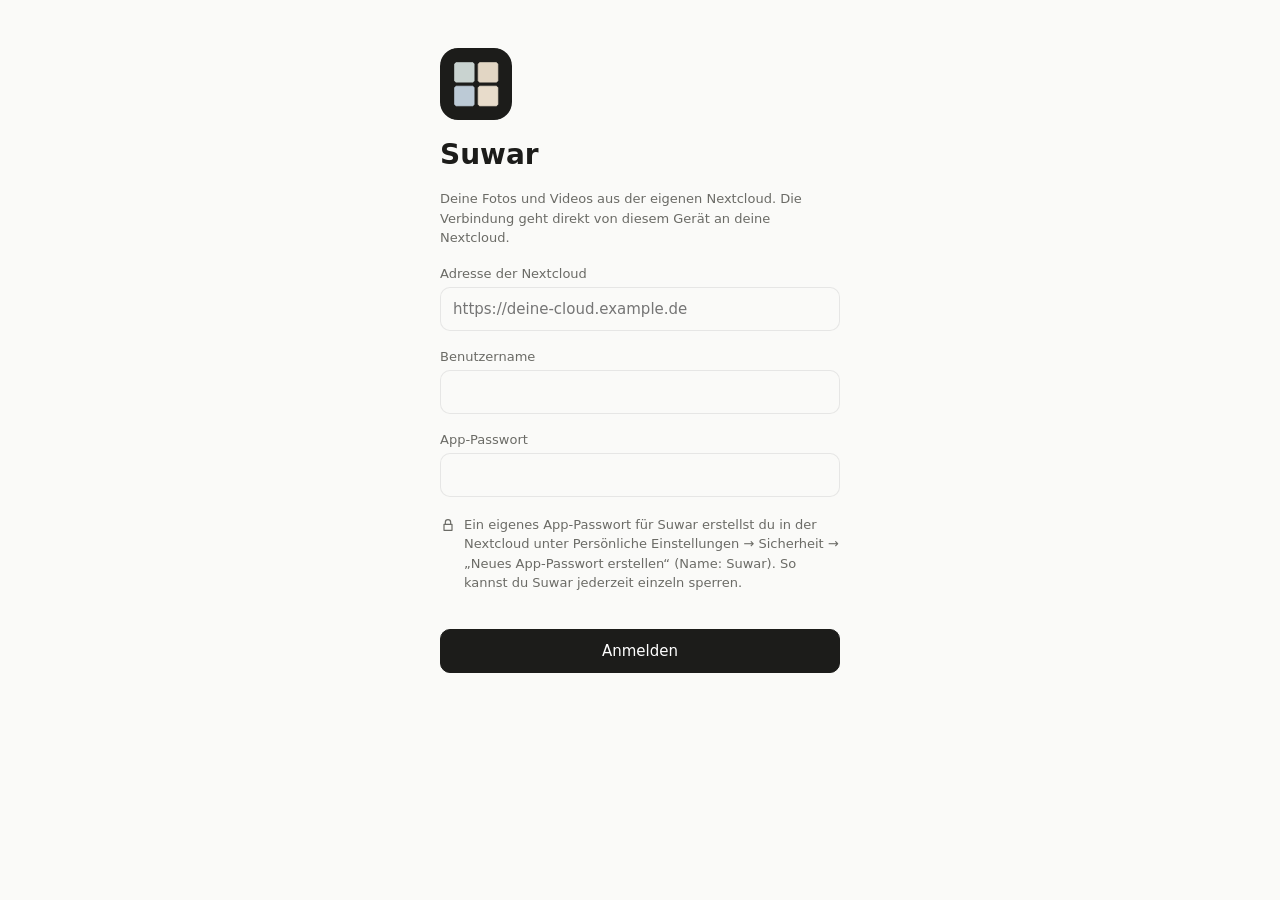
==== index.html @ a248f6a7 "Suwar 0.1.0: Galerie, Kategorien, Aufräumen, Teilen, Hochladen, Video-Standbild Stufe 1, Bausteine 1" ====
<!doctype html>
<html lang="de">
<head>
<meta charset="utf-8">
<meta name="viewport" content="width=device-width, initial-scale=1, viewport-fit=cover">
<meta http-equiv="Content-Security-Policy" content="default-src 'self'; script-src 'self'; style-src 'self'; img-src 'self' blob: data:; media-src 'self' blob:; connect-src https: http://localhost:* http://127.0.0.1:*; worker-src 'self'; manifest-src 'self'">
<meta name="referrer" content="no-referrer">
<title>Suwar</title>
<meta name="description" content="Fotos und Videos aus der eigenen Nextcloud">
<meta name="theme-color" content="#FAFAF8">
<meta name="apple-mobile-web-app-capable" content="yes">
<meta name="apple-mobile-web-app-title" content="Suwar">
<link rel="manifest" href="manifest.webmanifest">
<link rel="icon" href="icons/suwar-64.png">
<link rel="apple-touch-icon" href="icons/suwar-180.png">
<link rel="stylesheet" href="stil.css">
</head>
<body>
<div id="app"><p class="leer">Suwar wird geladen …</p></div>
<script src="js/standort.js"></script>
<script src="js/nc.js"></script>
<script src="js/medien.js"></script>
<script src="js/app.js"></script>
</body>
</html>
---- stil.css ----
/* Suwar – Stil C „Hell und ruhig“. Fotos stehen im Vordergrund, die Oberfläche tritt zurück. */
:root {
  --grund: #FAFAF8; --karte: #FFFFFF; --text: #1C1C1A; --text2: #6B6B66; --akzent: #2B5291; --akzent-hell: #E6ECF5;
  --chip: #F0F0EC; --rand: rgba(0, 0, 0, .08); --rot: #B42318; --rot-hell: #FBEAEA; --gruen: #1F7A4D;
  --radius: 12px; --sicher-unten: env(safe-area-inset-bottom, 0px); --sicher-oben: env(safe-area-inset-top, 0px);
  font-family: "Segoe UI Variable Text", "Segoe UI", Inter, system-ui, -apple-system, sans-serif;
  color: var(--text); background: var(--grund); -webkit-tap-highlight-color: transparent;
}
* { box-sizing: border-box; }
html, body { margin: 0; height: 100%; }
body { overscroll-behavior-y: contain; }
button, input, select, textarea { font: inherit; color: inherit; }
button { cursor: pointer; }
a { color: var(--akzent); }
.versteckt { display: none !important; }
.nur-leser { position: absolute; width: 1px; height: 1px; overflow: hidden; clip: rect(0 0 0 0); }

/* Grundaufbau */
#app { min-height: 100%; display: flex; flex-direction: column; }
.kopf { position: sticky; top: 0; z-index: 5; background: var(--grund); padding: calc(14px + var(--sicher-oben)) 16px 10px; display: flex; flex-direction: column; gap: 10px; }
.kopf-zeile { display: flex; align-items: center; gap: 10px; }
.kopf h1 { margin: 0; font-size: 22px; font-weight: 600; flex: 1; }
.suche { flex: 1; min-width: 0; display: flex; align-items: center; gap: 10px; height: 44px; padding: 0 6px 0 16px; border-radius: 22px; background: var(--chip); }
.suche input { flex: 1; min-width: 0; border: none; background: transparent; font-size: 15px; outline: none; }
.suche svg { flex: none; }
.rund { flex: none; position: relative; width: 44px; height: 44px; border-radius: 22px; border: 1px solid var(--rand); background: var(--karte); display: inline-flex; align-items: center; justify-content: center; padding: 0; }
.rund.dunkel { background: var(--text); border-color: var(--text); color: #fff; }
.rund.klein { width: 34px; height: 34px; border: none; background: transparent; }
.konto-knopf { width: 32px; height: 32px; border-radius: 16px; border: none; background: var(--akzent); color: #fff; font-size: 14px; font-weight: 600; flex: none; }
.zaehler { position: absolute; right: -3px; top: -3px; min-width: 18px; height: 18px; padding: 0 5px; border-radius: 9px; background: var(--akzent); color: #fff; font-size: 11px; display: flex; align-items: center; justify-content: center; }
.chips { display: flex; gap: 8px; overflow-x: auto; scrollbar-width: none; align-items: center; }
.chips::-webkit-scrollbar { display: none; }
.chip { flex: none; height: 32px; padding: 0 12px; border-radius: 16px; border: 1px solid var(--rand); background: var(--karte); font-size: 14px; display: inline-flex; align-items: center; gap: 6px; }
.chip.an { background: var(--text); color: #fff; border-color: var(--text); }
.chip.filter { background: var(--akzent-hell); color: var(--akzent); border-color: transparent; }
.chip.text { border: none; background: transparent; color: var(--akzent); padding: 0 4px; }
.inhalt { flex: 1; padding-bottom: calc(76px + var(--sicher-unten)); }

/* Leiste unten */
.leiste { position: fixed; left: 0; right: 0; bottom: 0; z-index: 6; display: flex; padding: 4px 8px calc(8px + var(--sicher-unten)); background: var(--karte); border-top: 1px solid var(--rand); }
.leiste a, .leiste button { flex: 1; display: flex; flex-direction: column; align-items: center; gap: 3px; padding: 7px 0; text-decoration: none; color: var(--text2); font-size: 11px; border: none; background: none; }
.leiste .an { color: var(--akzent); }
.leiste.aktionen button { color: var(--text); }
.leiste.aktionen button.gefahr { color: var(--rot); }

/* Galerie */
.tag-kopf { padding: 14px 16px 6px; font-size: 13px; font-weight: 600; color: var(--text2); letter-spacing: .02em; text-transform: uppercase; display: flex; justify-content: space-between; }
.raster { display: grid; grid-template-columns: repeat(4, minmax(0, 1fr)); gap: 2px; }
@media (min-width: 700px) { .raster { grid-template-columns: repeat(6, minmax(0, 1fr)); } }
@media (min-width: 1100px) { .raster { grid-template-columns: repeat(8, minmax(0, 1fr)); } .inhalt, .kopf { max-width: 1400px; width: 100%; margin: 0 auto; } }
.kachel { position: relative; aspect-ratio: 1; background: #E6E6E1; border: none; padding: 0; overflow: hidden; display: block; width: 100%; }
.kachel img { width: 100%; height: 100%; object-fit: cover; display: block; opacity: 0; transition: opacity .2s; }
.kachel img.da { opacity: 1; }
.kachel .marke { position: absolute; right: 5px; bottom: 5px; display: flex; align-items: center; gap: 3px; padding: 2px 6px; border-radius: 9px; background: rgba(0, 0, 0, .5); color: #fff; font-size: 11px; }
.kachel .auswahl { position: absolute; left: 6px; top: 6px; width: 22px; height: 22px; border-radius: 11px; border: 2px solid #fff; background: rgba(0, 0, 0, .15); }
.kachel.gewaehlt { outline: 3px solid var(--akzent); outline-offset: -3px; }
.kachel.gewaehlt .auswahl { background: var(--akzent); }
.kachel.gewaehlt .auswahl::after { content: ""; position: absolute; left: 5px; top: 1px; width: 5px; height: 10px; border: solid #fff; border-width: 0 2px 2px 0; transform: rotate(45deg); }
.leer { padding: 48px 24px; text-align: center; color: var(--text2); line-height: 1.6; }
.leer h2 { color: var(--text); font-size: 18px; margin: 0 0 8px; }
.ladestreifen { height: 3px; background: linear-gradient(90deg, transparent, var(--akzent), transparent); background-size: 50% 100%; animation: laden 1.2s linear infinite; }
@keyframes laden { from { background-position: -50% 0; } to { background-position: 150% 0; } }

/* Karten, Formulare, Listen */
.seite { padding: 8px 16px 24px; display: flex; flex-direction: column; gap: 16px; max-width: 720px; width: 100%; margin: 0 auto; }
.karte { background: var(--karte); border: 1px solid var(--rand); border-radius: 16px; padding: 16px; display: flex; flex-direction: column; gap: 12px; }
.karte h2 { margin: 0; font-size: 17px; font-weight: 600; }
.karte p { margin: 0; color: var(--text2); line-height: 1.55; font-size: 14px; }
label.feld { display: flex; flex-direction: column; gap: 6px; font-size: 13px; color: var(--text2); }
.feld input, .feld select, .feld textarea { height: 44px; padding: 0 12px; border-radius: 10px; border: 1px solid var(--rand); background: var(--grund); font-size: 15px; color: var(--text); }
.feld textarea { height: 80px; padding: 10px 12px; }
.knopf { height: 44px; padding: 0 16px; border-radius: 10px; border: 1px solid var(--rand); background: var(--chip); font-size: 15px; font-weight: 500; display: inline-flex; align-items: center; justify-content: center; gap: 8px; text-decoration: none; color: var(--text); }
.knopf.haupt { background: var(--text); color: #fff; border-color: var(--text); }
.knopf.gefahr { color: var(--rot); background: var(--rot-hell); border-color: transparent; }
.knopf:disabled { opacity: .5; }
.zeile { display: flex; gap: 10px; align-items: center; }
.zeile > .knopf { flex: 1; }
.liste { display: flex; flex-direction: column; }
.liste > * { display: flex; align-items: center; gap: 12px; padding: 12px 0; border-bottom: 1px solid var(--rand); }
.liste > *:last-child { border-bottom: none; }
.liste .wachsen { flex: 1; min-width: 0; display: flex; flex-direction: column; gap: 2px; }
.liste .klein { font-size: 13px; color: var(--text2); overflow-wrap: anywhere; }
.haken { display: flex; align-items: center; gap: 10px; font-size: 15px; }
.haken input { width: 20px; height: 20px; }
.protokoll { font-family: ui-monospace, Consolas, monospace; font-size: 12px; background: var(--chip); border-radius: 10px; padding: 10px; max-height: 180px; overflow: auto; white-space: pre-wrap; }
.fortschritt { height: 6px; border-radius: 3px; background: var(--chip); overflow: hidden; }
.fortschritt > div { height: 100%; background: var(--akzent); width: 0; transition: width .2s; }
.hinweis { display: flex; gap: 8px; align-items: flex-start; font-size: 13px; color: var(--text2); line-height: 1.5; margin: 0; }
.hinweis svg { flex: none; margin-top: 2px; }
code { background: var(--chip); padding: 1px 5px; border-radius: 5px; font-size: 13px; }

/* Blatt (von unten) */
.schleier { position: fixed; inset: 0; z-index: 20; background: rgba(0, 0, 0, .35); display: flex; align-items: flex-end; justify-content: center; }
.blatt { width: 100%; max-width: 560px; max-height: 88vh; overflow: auto; background: var(--karte); border-radius: 20px 20px 0 0; padding: 10px 18px calc(18px + var(--sicher-unten)); display: flex; flex-direction: column; gap: 14px; }
.blatt .griff { width: 40px; height: 4px; border-radius: 2px; background: var(--rand); margin: 0 auto 4px; }
.blatt h2 { margin: 0; font-size: 18px; font-weight: 600; }
.blatt h3 { margin: 4px 0 0; font-size: 13px; color: var(--text2); font-weight: 600; }
@media (min-width: 700px) { .schleier { align-items: center; } .blatt { border-radius: 20px; } }

/* Großansicht */
.ansicht { position: fixed; inset: 0; z-index: 30; background: #0E0F10; color: #F2F2F2; display: flex; flex-direction: column; }
.ansicht-kopf, .ansicht-fuss { display: flex; align-items: center; gap: 8px; padding: 10px 12px; }
.ansicht-kopf { padding-top: calc(10px + var(--sicher-oben)); }
.ansicht-fuss { padding-bottom: calc(10px + var(--sicher-unten)); justify-content: space-around; }
.ansicht .rund { background: rgba(255, 255, 255, .1); border: none; color: #fff; }
.ansicht-titel { flex: 1; min-width: 0; display: flex; flex-direction: column; font-size: 13px; color: #B9B9B4; }
.ansicht-titel b { color: #fff; font-size: 15px; font-weight: 500; }
.buehne { flex: 1; min-height: 0; display: flex; align-items: center; justify-content: center; position: relative; touch-action: pan-y; }
.buehne img, .buehne video { max-width: 100%; max-height: 100%; object-fit: contain; }
.buehne .lade { position: absolute; color: #B9B9B4; font-size: 14px; }
.ansicht-fuss button { display: flex; flex-direction: column; align-items: center; gap: 4px; background: none; border: none; color: #F2F2F2; font-size: 11px; padding: 6px 10px; }
.info { padding: 0 16px 12px; font-size: 13px; color: #B9B9B4; display: flex; flex-wrap: wrap; gap: 6px 14px; }

/* Aufräum-Modus */
.aufraeumen { flex: 1; display: flex; flex-direction: column; padding: 4px 18px calc(84px + var(--sicher-unten)); gap: 12px; max-width: 560px; width: 100%; margin: 0 auto; }
.stapel { position: relative; flex: 1; min-height: 300px; }
.stapel .hinten { position: absolute; left: 14px; right: 14px; top: 12px; bottom: 50px; border-radius: 18px; background: #EDEDE8; }
.foto-karte { position: absolute; inset: 0 0 38px; border-radius: 18px; background: var(--karte); border: 1px solid var(--rand); display: flex; flex-direction: column; overflow: hidden; touch-action: none; user-select: none; transition: transform .25s, opacity .25s; }
.foto-karte .bild { flex: 1; min-height: 0; background: #E6E6E1; display: flex; align-items: center; justify-content: center; overflow: hidden; }
.foto-karte .bild img { width: 100%; height: 100%; object-fit: contain; pointer-events: none; }
.foto-karte .unter { display: flex; justify-content: space-between; align-items: center; gap: 10px; padding: 10px 14px; }
.foto-karte .stempel { position: absolute; top: 18px; padding: 6px 12px; border-radius: 8px; font-weight: 600; font-size: 16px; border: 2px solid; opacity: 0; background: rgba(255, 255, 255, .9); }
.stempel.weg { right: 18px; color: var(--rot); }
.stempel.bleibt { left: 18px; color: var(--gruen); }
.wisch-hinweis { position: absolute; left: 0; right: 0; bottom: 8px; display: flex; justify-content: space-between; font-size: 13px; color: var(--text2); padding: 0 4px; }
.entscheiden { display: flex; justify-content: center; align-items: center; gap: 26px; }
.entscheiden .gross { width: 64px; height: 64px; border-radius: 32px; }
.marke-rot { padding: 3px 9px; border-radius: 11px; background: var(--rot-hell); color: var(--rot); font-size: 12px; white-space: nowrap; }

/* Hinweis unten */
.toast { position: fixed; left: 50%; bottom: calc(92px + var(--sicher-unten)); transform: translateX(-50%); z-index: 50; background: var(--text); color: #fff; padding: 10px 16px; border-radius: 12px; font-size: 14px; display: flex; gap: 12px; align-items: center; max-width: calc(100% - 32px); box-shadow: 0 6px 24px rgba(0, 0, 0, .2); }
.toast button { background: none; border: none; color: #9EB6E0; font-weight: 600; padding: 0; }

/* Anmeldung */
.anmeldung { max-width: 440px; margin: 0 auto; padding: calc(48px + var(--sicher-oben)) 20px 32px; display: flex; flex-direction: column; gap: 18px; }
.anmeldung .logo { width: 72px; height: 72px; border-radius: 18px; }
.anmeldung h1 { margin: 0; font-size: 28px; }
.fehler { color: var(--rot); font-size: 14px; }
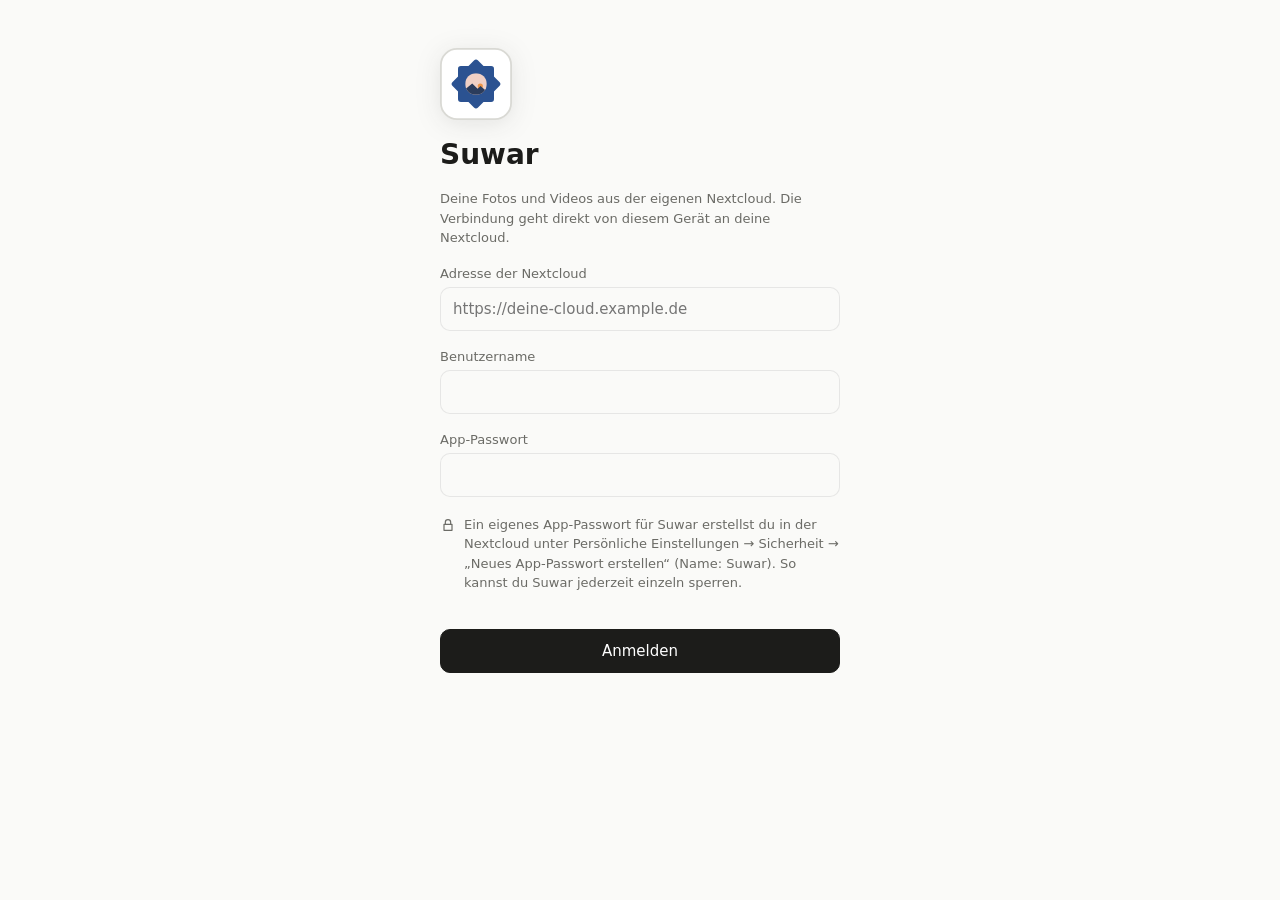
==== commit 868425af: "Lebendiges Logo: Himmel nach Tageszeit im Stern (0.1.6) Der Blick im Suwar-Stern zeigt den Himmel wi" ====
--- a/index.html
+++ b/index.html
@@ -11,7 +11,7 @@
 <meta name="apple-mobile-web-app-capable" content="yes">
 <meta name="apple-mobile-web-app-title" content="Suwar">
 <link rel="manifest" href="manifest.webmanifest">
-<link rel="icon" href="icons/suwar-64.png">
+<link rel="icon" href="icons/suwar-64.png" sizes="64x64">
 <link rel="apple-touch-icon" href="icons/suwar-180.png">
 <link rel="stylesheet" href="stil.css">
 </head>
@@ -20,6 +20,7 @@
 <script src="js/standort.js"></script>
 <script src="js/nc.js"></script>
 <script src="js/medien.js"></script>
+<script src="js/logo.js"></script>
 <script src="js/app.js"></script>
 </body>
 </html>
--- a/stil.css
+++ b/stil.css
@@ -26,7 +26,11 @@
 .rund { flex: none; position: relative; width: 44px; height: 44px; border-radius: 22px; border: 1px solid var(--rand); background: var(--karte); display: inline-flex; align-items: center; justify-content: center; padding: 0; }
 .rund.dunkel { background: var(--text); border-color: var(--text); color: #fff; }
 .rund.klein { width: 34px; height: 34px; border: none; background: transparent; }
-.konto-knopf { width: 32px; height: 32px; border-radius: 16px; border: none; background: var(--akzent); color: #fff; font-size: 14px; font-weight: 600; flex: none; }
+.konto-knopf { width: 38px; height: 38px; margin-right: -4px; padding: 2px; border-radius: 12px; border: none; background: none; flex: none; display: grid; place-items: center; }
+.konto-knopf svg, .himmel-logo svg { display: block; }
+.himmel-kopf { display: flex; align-items: center; gap: 14px; }
+.himmel-kopf p { margin: 2px 0 0; }
+.himmel-logo { border: none; background: none; padding: 0; border-radius: 16px; flex: none; }
 .zaehler { position: absolute; right: -3px; top: -3px; min-width: 18px; height: 18px; padding: 0 5px; border-radius: 9px; background: var(--akzent); color: #fff; font-size: 11px; display: flex; align-items: center; justify-content: center; }
 .chips { display: flex; gap: 8px; overflow-x: auto; scrollbar-width: none; align-items: center; }
 .chips::-webkit-scrollbar { display: none; }
@@ -67,7 +71,7 @@
 .karte h2 { margin: 0; font-size: 17px; font-weight: 600; }
 .karte p { margin: 0; color: var(--text2); line-height: 1.55; font-size: 14px; }
 label.feld { display: flex; flex-direction: column; gap: 6px; font-size: 13px; color: var(--text2); }
-.feld input, .feld select, .feld textarea { height: 44px; padding: 0 12px; border-radius: 10px; border: 1px solid var(--rand); background: var(--grund); font-size: 15px; color: var(--text); }
+.feld input, .feld select, .feld textarea { width: 100%; min-width: 0; height: 44px; padding: 0 12px; border-radius: 10px; border: 1px solid var(--rand); background: var(--grund); font-size: 15px; color: var(--text); }
 .feld textarea { height: 80px; padding: 10px 12px; }
 .knopf { height: 44px; padding: 0 16px; border-radius: 10px; border: 1px solid var(--rand); background: var(--chip); font-size: 15px; font-weight: 500; display: inline-flex; align-items: center; justify-content: center; gap: 8px; text-decoration: none; color: var(--text); }
 .knopf.haupt { background: var(--text); color: #fff; border-color: var(--text); }
@@ -75,6 +79,10 @@
 .knopf:disabled { opacity: .5; }
 .zeile { display: flex; gap: 10px; align-items: center; }
 .zeile > .knopf { flex: 1; }
+/* Feld neben Knopf oder Feld: Felder teilen sich die Breite, nichts ragt über die Karte hinaus */
+.zeile > .feld { flex: 1; min-width: 0; }
+.zeile:has(> .feld) { align-items: flex-end; }
+.zeile:has(> .feld) > .knopf { flex: none; }
 .liste { display: flex; flex-direction: column; }
 .liste > * { display: flex; align-items: center; gap: 12px; padding: 12px 0; border-bottom: 1px solid var(--rand); }
 .liste > *:last-child { border-bottom: none; }
@@ -105,11 +113,20 @@
 .ansicht .rund { background: rgba(255, 255, 255, .1); border: none; color: #fff; }
 .ansicht-titel { flex: 1; min-width: 0; display: flex; flex-direction: column; font-size: 13px; color: #B9B9B4; }
 .ansicht-titel b { color: #fff; font-size: 15px; font-weight: 500; }
-.buehne { flex: 1; min-height: 0; display: flex; align-items: center; justify-content: center; position: relative; touch-action: pan-y; }
+.buehne { flex: 1; min-height: 0; display: flex; align-items: center; justify-content: center; position: relative; touch-action: none; overflow: hidden; }
 .buehne img, .buehne video { max-width: 100%; max-height: 100%; object-fit: contain; }
+/* Bild immer in voller Anzeigegröße – egal ob kleines Vorschaubild oder großes Bild, nichts springt */
+.buehne img.voll { position: absolute; inset: 0; width: 100%; height: 100%; max-width: none; max-height: none; transform-origin: center; will-change: transform; user-select: none; -webkit-user-drag: none; }
+.buehne video { touch-action: auto; }
 .buehne .lade { position: absolute; color: #B9B9B4; font-size: 14px; }
 .ansicht-fuss button { display: flex; flex-direction: column; align-items: center; gap: 4px; background: none; border: none; color: #F2F2F2; font-size: 11px; padding: 6px 10px; }
-.info { padding: 0 16px 12px; font-size: 13px; color: #B9B9B4; display: flex; flex-wrap: wrap; gap: 6px 14px; }
+.ansicht-mitte { flex: 1; min-height: 0; position: relative; display: flex; }
+.ansicht-mitte .buehne { flex: 1; }
+/* Info legt sich über den unteren Bildrand und verschiebt nichts */
+.info { position: absolute; left: 0; right: 0; bottom: 0; z-index: 2; padding: 28px 16px 14px; font-size: 13px; line-height: 1.5; color: #D6D8DA; display: flex; flex-wrap: wrap; gap: 4px 14px;
+  background: linear-gradient(to top, rgba(14, 15, 16, .92) 60%, rgba(14, 15, 16, 0)); opacity: 0; transform: translateY(12px); pointer-events: none; transition: opacity .22s ease, transform .22s ease; }
+.info.offen { opacity: 1; transform: none; pointer-events: auto; }
+.ansicht .rund.an { background: rgba(255, 255, 255, .24); }
 
 /* Aufräum-Modus */
 .aufraeumen { flex: 1; display: flex; flex-direction: column; padding: 4px 18px calc(84px + var(--sicher-unten)); gap: 12px; max-width: 560px; width: 100%; margin: 0 auto; }
@@ -133,6 +150,39 @@
 
 /* Anmeldung */
 .anmeldung { max-width: 440px; margin: 0 auto; padding: calc(48px + var(--sicher-oben)) 20px 32px; display: flex; flex-direction: column; gap: 18px; }
-.anmeldung .logo { width: 72px; height: 72px; border-radius: 18px; }
+.anmeldung .logo { width: 72px; height: 72px; display: block; filter: drop-shadow(0 4px 12px rgba(28, 28, 26, .10)); }
 .anmeldung h1 { margin: 0; font-size: 28px; }
 .fehler { color: var(--rot); font-size: 14px; }
+
+/* ---------- Bewegung: ruhig, kurz, in Richtung der Handlung ---------- */
+.knopf, .chip, .rund, .leiste button, .kachel, .ansicht-fuss button { transition: transform .12s ease, background-color .15s ease, color .15s ease, border-color .15s ease, opacity .15s ease; }
+.knopf:active, .chip:active, .rund:active, .leiste button:active, .ansicht-fuss button:active { transform: scale(.96); }
+.kachel:active { transform: scale(.97); }
+.kachel { transition: transform .12s ease, outline-color .15s ease; }
+@media (prefers-reduced-motion: no-preference) {
+  .einblenden { animation: einblenden .22s ease-out; }
+  .schleier { animation: einblenden .2s ease-out; }
+  .schleier .blatt { animation: hochgleiten .3s cubic-bezier(.2, .8, .2, 1); }
+  .schleier.zu { animation: ausblenden .2s ease-in forwards; }
+  .schleier.zu .blatt { animation: runtergleiten .2s ease-in forwards; }
+  .ansicht { animation: ansichtEin .22s ease-out; }
+  .ansicht.zu { animation: ausblenden .2s ease-in forwards; }
+  .toast { animation: toastEin .25s cubic-bezier(.2, .8, .2, 1); }
+  .toast.zu { animation: toastAus .2s ease-in forwards; }
+  .buehne img.voll.rein-rechts { animation: reinRechts .26s cubic-bezier(.2, .8, .2, 1); }
+  .buehne img.voll.rein-links { animation: reinLinks .26s cubic-bezier(.2, .8, .2, 1); }
+  .buehne video.weich { animation: einblenden .25s ease-out; }
+  .foto-karte.neu { animation: karteEin .28s cubic-bezier(.2, .8, .2, 1); }
+  .leer { animation: einblenden .3s ease-out; }
+}
+@keyframes einblenden { from { opacity: 0; } to { opacity: 1; } }
+@keyframes ausblenden { from { opacity: 1; } to { opacity: 0; } }
+@keyframes hochgleiten { from { transform: translateY(40px); opacity: .4; } to { transform: none; opacity: 1; } }
+@keyframes runtergleiten { from { transform: none; } to { transform: translateY(48px); opacity: 0; } }
+@keyframes ansichtEin { from { opacity: 0; transform: scale(.985); } to { opacity: 1; transform: none; } }
+@keyframes toastEin { from { opacity: 0; transform: translate(-50%, 12px); } to { opacity: 1; transform: translate(-50%, 0); } }
+@keyframes toastAus { from { opacity: 1; transform: translate(-50%, 0); } to { opacity: 0; transform: translate(-50%, 8px); } }
+@keyframes reinRechts { from { transform: translateX(28%); opacity: 0; } to { transform: none; opacity: 1; } }
+@keyframes reinLinks { from { transform: translateX(-28%); opacity: 0; } to { transform: none; opacity: 1; } }
+@keyframes karteEin { from { transform: scale(.94) translateY(10px); opacity: 0; } to { transform: none; opacity: 1; } }
+@media (prefers-reduced-motion: reduce) { *, *::before, *::after { transition-duration: .01ms !important; animation-duration: .01ms !important; } }
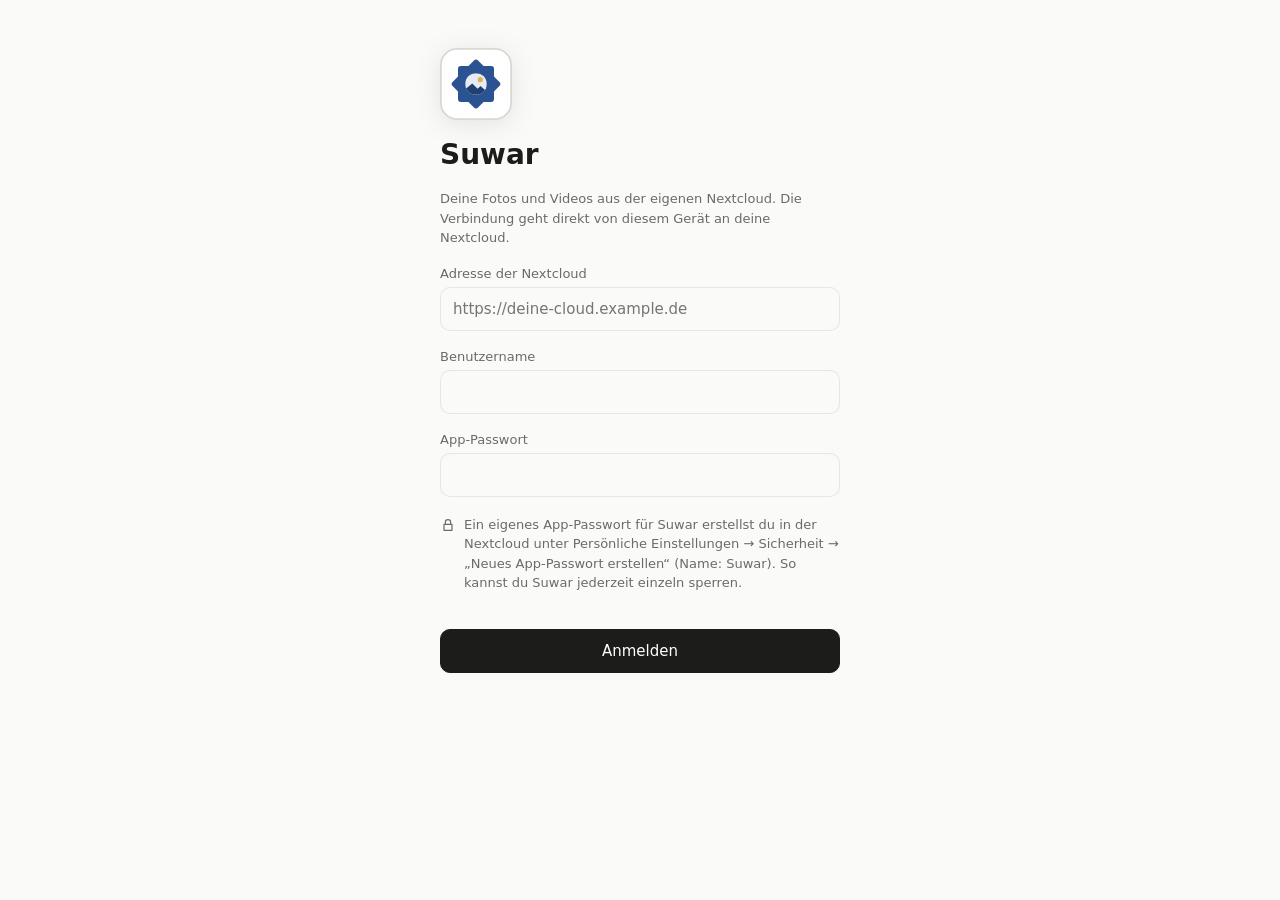
==== commit b00263a0: "App-Symbol: neue Dateinamen, damit Android das Stern-Symbol auch bei installierter App uebernimmt Co" ====
--- a/index.html
+++ b/index.html
@@ -11,8 +11,8 @@
 <meta name="apple-mobile-web-app-capable" content="yes">
 <meta name="apple-mobile-web-app-title" content="Suwar">
 <link rel="manifest" href="manifest.webmanifest">
-<link rel="icon" href="icons/suwar-64.png" sizes="64x64">
-<link rel="apple-touch-icon" href="icons/suwar-180.png">
+<link rel="icon" href="icons/stern-64.png" sizes="64x64">
+<link rel="apple-touch-icon" href="icons/stern-180.png">
 <link rel="stylesheet" href="stil.css">
 </head>
 <body>
--- a/stil.css
+++ b/stil.css
@@ -30,6 +30,10 @@
 .konto-knopf svg, .himmel-logo svg { display: block; }
 .himmel-kopf { display: flex; align-items: center; gap: 14px; }
 .himmel-kopf p { margin: 2px 0 0; }
+.gebetszeiten { display: grid; grid-template-columns: repeat(5, minmax(0, 1fr)); gap: 6px; }
+.gebetszeiten div { display: flex; flex-direction: column; align-items: center; gap: 2px; padding: 8px 2px; border-radius: 10px; background: var(--chip); }
+.gebetszeiten span { font-size: 12px; color: var(--text2); }
+.gebetszeiten b { font-size: 15px; font-weight: 600; font-variant-numeric: tabular-nums; }
 .himmel-logo { border: none; background: none; padding: 0; border-radius: 16px; flex: none; }
 .zaehler { position: absolute; right: -3px; top: -3px; min-width: 18px; height: 18px; padding: 0 5px; border-radius: 9px; background: var(--akzent); color: #fff; font-size: 11px; display: flex; align-items: center; justify-content: center; }
 .chips { display: flex; gap: 8px; overflow-x: auto; scrollbar-width: none; align-items: center; }
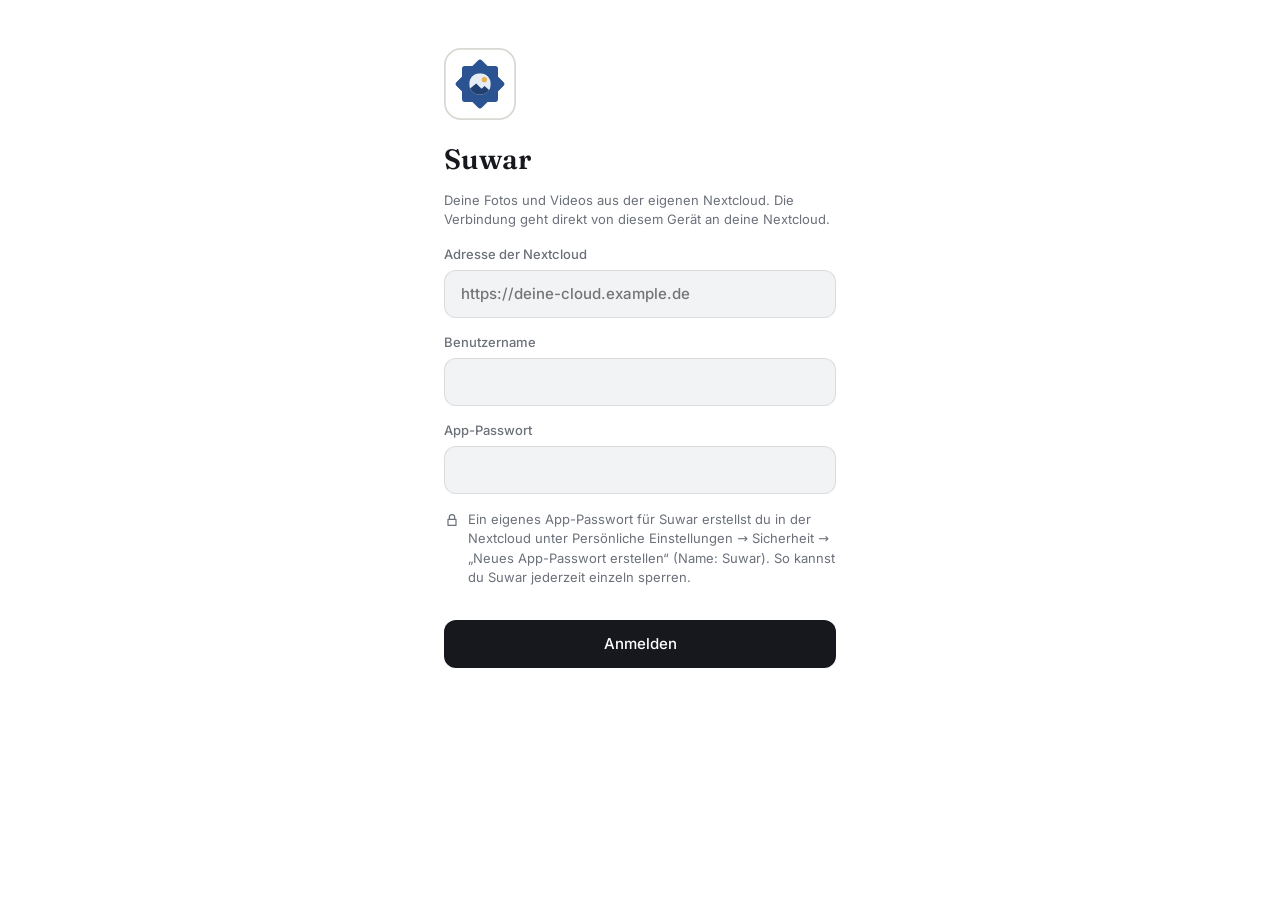
==== commit ef7ed8fe: "Gestaltung: DESIGN.md, Prüfstand und Umstellung auf „Stille Galerie“ mit Darkmode „Nachthimmel“ (0.1" ====
--- a/index.html
+++ b/index.html
@@ -7,7 +7,8 @@
 <meta name="referrer" content="no-referrer">
 <title>Suwar</title>
 <meta name="description" content="Fotos und Videos aus der eigenen Nextcloud">
-<meta name="theme-color" content="#FAFAF8">
+<meta name="theme-color" content="#FFFFFF" media="(prefers-color-scheme: light)">
+<meta name="theme-color" content="#0E1626" media="(prefers-color-scheme: dark)">
 <meta name="apple-mobile-web-app-capable" content="yes">
 <meta name="apple-mobile-web-app-title" content="Suwar">
 <link rel="manifest" href="manifest.webmanifest">
--- a/stil.css
+++ b/stil.css
@@ -1,192 +1,234 @@
-/* Suwar – Stil C „Hell und ruhig“. Fotos stehen im Vordergrund, die Oberfläche tritt zurück. */
+/* Suwar – Richtung R1 „Stille Galerie“, Darkmode R2 „Nachthimmel“. Regeln und Werte: DESIGN.md, werkzeuge/pruefen/tokens.json */
+@font-face { font-family: "Inter"; font-weight: 400; font-style: normal; font-display: swap; src: url("fonts/inter-latin-400.woff2") format("woff2"); }
+@font-face { font-family: "Inter"; font-weight: 500; font-style: normal; font-display: swap; src: url("fonts/inter-latin-500.woff2") format("woff2"); }
+@font-face { font-family: "Inter"; font-weight: 600; font-style: normal; font-display: swap; src: url("fonts/inter-latin-600.woff2") format("woff2"); }
+@font-face { font-family: "Fraunces"; font-weight: 600; font-style: normal; font-display: swap; src: url("fonts/fraunces-latin-600.woff2") format("woff2"); }
+
 :root {
-  --grund: #FAFAF8; --karte: #FFFFFF; --text: #1C1C1A; --text2: #6B6B66; --akzent: #2B5291; --akzent-hell: #E6ECF5;
-  --chip: #F0F0EC; --rand: rgba(0, 0, 0, .08); --rot: #B42318; --rot-hell: #FBEAEA; --gruen: #1F7A4D;
-  --radius: 12px; --sicher-unten: env(safe-area-inset-bottom, 0px); --sicher-oben: env(safe-area-inset-top, 0px);
-  font-family: "Segoe UI Variable Text", "Segoe UI", Inter, system-ui, -apple-system, sans-serif;
+  /* Fünf Farb-Tokens (hell) */
+  --grund: #FFFFFF; --flaeche: #F2F3F5; --text: #16181D; --leise: #6B7079; --akzent: #2B5291;
+  /* Ableitungen – keine neuen Farben */
+  --linie: color-mix(in srgb, var(--text) 10%, transparent);
+  --akzent-zart: color-mix(in srgb, var(--akzent) 14%, var(--grund));
+  --auf-akzent: var(--grund);
+  --auf-text: var(--grund);
+  /* Schrift, Ecken, Bewegung */
+  --schrift-text: "Inter", system-ui, -apple-system, "Segoe UI", sans-serif;
+  --schrift-titel: "Fraunces", Georgia, "Times New Roman", serif;
+  --radius: 12px;
+  --dauer-sofort: 120ms; --dauer-kurz: 180ms; --dauer-mittel: 240ms; --dauer-lang: 360ms;
+  --kurve-standard: cubic-bezier(.23, 1, .32, 1); --kurve-blatt: cubic-bezier(.32, .72, 0, 1);
+  --sicher-unten: env(safe-area-inset-bottom, 0px); --sicher-oben: env(safe-area-inset-top, 0px);
+  color-scheme: light;
+  font-family: var(--schrift-text);
   color: var(--text); background: var(--grund); -webkit-tap-highlight-color: transparent;
+}
+@media (prefers-color-scheme: dark) {
+  :root {
+    /* Fünf Farb-Tokens (dunkel, R2 „Nachthimmel“) */
+    --grund: #0E1626; --flaeche: #18233A; --text: #EEF1F6; --leise: #8C97AB; --akzent: #E8B04B;
+    color-scheme: dark;
+  }
 }
 * { box-sizing: border-box; }
 html, body { margin: 0; height: 100%; }
-body { overscroll-behavior-y: contain; }
+body { overscroll-behavior-y: contain; background: var(--grund); }
 button, input, select, textarea { font: inherit; color: inherit; }
 button { cursor: pointer; }
 a { color: var(--akzent); }
+:focus-visible { outline: 2px solid var(--akzent); outline-offset: 2px; }
 .versteckt { display: none !important; }
 .nur-leser { position: absolute; width: 1px; height: 1px; overflow: hidden; clip: rect(0 0 0 0); }
+h1, h2 { text-wrap: balance; }
 
 /* Grundaufbau */
 #app { min-height: 100%; display: flex; flex-direction: column; }
-.kopf { position: sticky; top: 0; z-index: 5; background: var(--grund); padding: calc(14px + var(--sicher-oben)) 16px 10px; display: flex; flex-direction: column; gap: 10px; }
-.kopf-zeile { display: flex; align-items: center; gap: 10px; }
-.kopf h1 { margin: 0; font-size: 22px; font-weight: 600; flex: 1; }
-.suche { flex: 1; min-width: 0; display: flex; align-items: center; gap: 10px; height: 44px; padding: 0 6px 0 16px; border-radius: 22px; background: var(--chip); }
-.suche input { flex: 1; min-width: 0; border: none; background: transparent; font-size: 15px; outline: none; }
+.kopf { position: sticky; top: 0; z-index: 5; background: var(--grund); padding: calc(16px + var(--sicher-oben)) 16px 8px; display: flex; flex-direction: column; gap: 8px; }
+.kopf-zeile { display: flex; align-items: center; gap: 8px; }
+.kopf h1 { margin: 0; font: 600 28px/1.1 var(--schrift-titel); flex: 1; }
+.suche { flex: 1; min-width: 0; display: flex; align-items: center; gap: 8px; height: 48px; padding: 0 8px 0 16px; border-radius: var(--radius); background: var(--flaeche); color: var(--leise); }
+.suche input { flex: 1; min-width: 0; border: none; background: transparent; font-size: 15px; outline: none; color: var(--text); }
+.suche input::placeholder { color: var(--leise); }
 .suche svg { flex: none; }
-.rund { flex: none; position: relative; width: 44px; height: 44px; border-radius: 22px; border: 1px solid var(--rand); background: var(--karte); display: inline-flex; align-items: center; justify-content: center; padding: 0; }
-.rund.dunkel { background: var(--text); border-color: var(--text); color: #fff; }
-.rund.klein { width: 34px; height: 34px; border: none; background: transparent; }
-.konto-knopf { width: 38px; height: 38px; margin-right: -4px; padding: 2px; border-radius: 12px; border: none; background: none; flex: none; display: grid; place-items: center; }
+.rund { flex: none; position: relative; width: 48px; height: 48px; border-radius: var(--radius); border: none; background: var(--flaeche); color: var(--text); display: inline-flex; align-items: center; justify-content: center; padding: 0; }
+.rund.dunkel { background: var(--akzent); color: var(--auf-akzent); }
+.rund.klein { width: 48px; height: 48px; background: transparent; }
+.rund:disabled { opacity: .4; }
+.konto-knopf { width: 48px; height: 48px; margin-right: -8px; padding: 0; border-radius: var(--radius); border: none; background: none; flex: none; display: grid; place-items: center; }
 .konto-knopf svg, .himmel-logo svg { display: block; }
-.himmel-kopf { display: flex; align-items: center; gap: 14px; }
-.himmel-kopf p { margin: 2px 0 0; }
-.gebetszeiten { display: grid; grid-template-columns: repeat(5, minmax(0, 1fr)); gap: 6px; }
-.gebetszeiten div { display: flex; flex-direction: column; align-items: center; gap: 2px; padding: 8px 2px; border-radius: 10px; background: var(--chip); }
-.gebetszeiten span { font-size: 12px; color: var(--text2); }
+.himmel-kopf { display: flex; align-items: center; gap: 16px; }
+.himmel-kopf p { margin: 4px 0 0; }
+.gebetszeiten { display: grid; grid-template-columns: repeat(5, minmax(0, 1fr)); gap: 8px; }
+.gebetszeiten div { display: flex; flex-direction: column; align-items: center; gap: 4px; padding: 8px 0; border-radius: var(--radius); background: var(--flaeche); }
+.gebetszeiten span { font-size: 12px; color: var(--leise); }
 .gebetszeiten b { font-size: 15px; font-weight: 600; font-variant-numeric: tabular-nums; }
-.himmel-logo { border: none; background: none; padding: 0; border-radius: 16px; flex: none; }
-.zaehler { position: absolute; right: -3px; top: -3px; min-width: 18px; height: 18px; padding: 0 5px; border-radius: 9px; background: var(--akzent); color: #fff; font-size: 11px; display: flex; align-items: center; justify-content: center; }
+.himmel-logo { border: none; background: none; padding: 0; border-radius: var(--radius); flex: none; }
+.zaehler { position: absolute; right: -4px; top: -4px; min-width: 18px; height: 18px; padding: 0 4px; border-radius: var(--radius); background: var(--akzent); color: var(--auf-akzent); font-size: 12px; font-weight: 600; display: flex; align-items: center; justify-content: center; }
 .chips { display: flex; gap: 8px; overflow-x: auto; scrollbar-width: none; align-items: center; }
 .chips::-webkit-scrollbar { display: none; }
-.chip { flex: none; height: 32px; padding: 0 12px; border-radius: 16px; border: 1px solid var(--rand); background: var(--karte); font-size: 14px; display: inline-flex; align-items: center; gap: 6px; }
-.chip.an { background: var(--text); color: #fff; border-color: var(--text); }
-.chip.filter { background: var(--akzent-hell); color: var(--akzent); border-color: transparent; }
-.chip.text { border: none; background: transparent; color: var(--akzent); padding: 0 4px; }
-.inhalt { flex: 1; padding-bottom: calc(76px + var(--sicher-unten)); }
+.chip { flex: none; height: 32px; padding: 0 16px; border-radius: var(--radius); border: none; background: var(--flaeche); color: var(--text); font-size: 13px; font-weight: 500; display: inline-flex; align-items: center; gap: 4px; }
+.chip.an { background: var(--akzent); color: var(--auf-akzent); }
+.chip.filter { background: var(--akzent-zart); color: var(--text); }
+.chip.text { background: transparent; color: var(--akzent); padding: 0 8px; }
+.inhalt { flex: 1; padding-bottom: calc(64px + 16px + var(--sicher-unten)); }
 
 /* Leiste unten */
-.leiste { position: fixed; left: 0; right: 0; bottom: 0; z-index: 6; display: flex; padding: 4px 8px calc(8px + var(--sicher-unten)); background: var(--karte); border-top: 1px solid var(--rand); }
-.leiste a, .leiste button { flex: 1; display: flex; flex-direction: column; align-items: center; gap: 3px; padding: 7px 0; text-decoration: none; color: var(--text2); font-size: 11px; border: none; background: none; }
+.leiste { position: fixed; left: 0; right: 0; bottom: 0; z-index: 6; display: flex; padding: 8px 8px calc(8px + var(--sicher-unten)); background: var(--grund); border-top: 1px solid var(--linie); }
+.leiste a, .leiste button { flex: 1; min-height: 48px; display: flex; flex-direction: column; align-items: center; justify-content: center; gap: 4px; padding: 0; text-decoration: none; color: var(--leise); font-size: 12px; font-weight: 500; border: none; background: none; }
 .leiste .an { color: var(--akzent); }
 .leiste.aktionen button { color: var(--text); }
-.leiste.aktionen button.gefahr { color: var(--rot); }
+.leiste.aktionen button.gefahr { color: var(--text); font-weight: 600; }
 
 /* Galerie */
-.tag-kopf { padding: 14px 16px 6px; font-size: 13px; font-weight: 600; color: var(--text2); letter-spacing: .02em; text-transform: uppercase; display: flex; justify-content: space-between; }
+.tag-kopf { padding: 24px 16px 8px; display: flex; justify-content: space-between; align-items: baseline; gap: 16px; font: 600 22px/1.15 var(--schrift-titel); color: var(--text); }
+.tag-kopf > :not(:first-child) { font: 400 13px/1 var(--schrift-text); color: var(--leise); }
 .raster { display: grid; grid-template-columns: repeat(4, minmax(0, 1fr)); gap: 2px; }
 @media (min-width: 700px) { .raster { grid-template-columns: repeat(6, minmax(0, 1fr)); } }
 @media (min-width: 1100px) { .raster { grid-template-columns: repeat(8, minmax(0, 1fr)); } .inhalt, .kopf { max-width: 1400px; width: 100%; margin: 0 auto; } }
-.kachel { position: relative; aspect-ratio: 1; background: #E6E6E1; border: none; padding: 0; overflow: hidden; display: block; width: 100%; }
-.kachel img { width: 100%; height: 100%; object-fit: cover; display: block; opacity: 0; transition: opacity .2s; }
+.kachel { position: relative; aspect-ratio: 1; background: var(--flaeche); border: none; padding: 0; overflow: hidden; display: block; width: 100%; }
+.kachel img { width: 100%; height: 100%; object-fit: cover; display: block; opacity: 0; transition: opacity var(--dauer-mittel) ease; }
 .kachel img.da { opacity: 1; }
-.kachel .marke { position: absolute; right: 5px; bottom: 5px; display: flex; align-items: center; gap: 3px; padding: 2px 6px; border-radius: 9px; background: rgba(0, 0, 0, .5); color: #fff; font-size: 11px; }
-.kachel .auswahl { position: absolute; left: 6px; top: 6px; width: 22px; height: 22px; border-radius: 11px; border: 2px solid #fff; background: rgba(0, 0, 0, .15); }
+/* Ausnahme Bildschleier: nur auf Fotos (DESIGN.md 3) */
+.kachel .marke { position: absolute; right: 4px; bottom: 4px; display: flex; align-items: center; gap: 4px; padding: 0 8px; height: 18px; border-radius: var(--radius); background: rgba(0, 0, 0, .5); color: #FFFFFF; font-size: 12px; }
+.kachel .auswahl { position: absolute; left: 8px; top: 8px; width: 24px; height: 24px; border-radius: var(--radius); border: 2px solid #FFFFFF; background: rgba(0, 0, 0, .5); }
 .kachel.gewaehlt { outline: 3px solid var(--akzent); outline-offset: -3px; }
-.kachel.gewaehlt .auswahl { background: var(--akzent); }
-.kachel.gewaehlt .auswahl::after { content: ""; position: absolute; left: 5px; top: 1px; width: 5px; height: 10px; border: solid #fff; border-width: 0 2px 2px 0; transform: rotate(45deg); }
-.leer { padding: 48px 24px; text-align: center; color: var(--text2); line-height: 1.6; }
-.leer h2 { color: var(--text); font-size: 18px; margin: 0 0 8px; }
-.ladestreifen { height: 3px; background: linear-gradient(90deg, transparent, var(--akzent), transparent); background-size: 50% 100%; animation: laden 1.2s linear infinite; }
-@keyframes laden { from { background-position: -50% 0; } to { background-position: 150% 0; } }
+.kachel.gewaehlt .auswahl { background: var(--akzent); border-color: var(--akzent); }
+.kachel.gewaehlt .auswahl::after { content: ""; position: absolute; left: 6px; top: 2px; width: 6px; height: 11px; border: solid var(--auf-akzent); border-width: 0 2px 2px 0; transform: rotate(45deg); }
+.leer { padding: 48px 24px; text-align: center; color: var(--leise); line-height: 1.6; font-size: 15px; }
+.leer h2 { color: var(--text); font: 600 22px/1.2 var(--schrift-titel); margin: 0 0 8px; }
+.ladestreifen { height: 3px; position: relative; overflow: hidden; background: var(--flaeche); }
+.ladestreifen::after { content: ""; position: absolute; inset: 0; width: 40%; background: var(--akzent); animation: laden 1.2s linear infinite; }
+@keyframes laden { from { transform: translateX(-100%); } to { transform: translateX(250%); } }
 
 /* Karten, Formulare, Listen */
 .seite { padding: 8px 16px 24px; display: flex; flex-direction: column; gap: 16px; max-width: 720px; width: 100%; margin: 0 auto; }
-.karte { background: var(--karte); border: 1px solid var(--rand); border-radius: 16px; padding: 16px; display: flex; flex-direction: column; gap: 12px; }
+.karte { background: var(--grund); border: 1px solid var(--linie); border-radius: var(--radius); padding: 16px; display: flex; flex-direction: column; gap: 16px; }
 .karte h2 { margin: 0; font-size: 17px; font-weight: 600; }
-.karte p { margin: 0; color: var(--text2); line-height: 1.55; font-size: 14px; }
-label.feld { display: flex; flex-direction: column; gap: 6px; font-size: 13px; color: var(--text2); }
-.feld input, .feld select, .feld textarea { width: 100%; min-width: 0; height: 44px; padding: 0 12px; border-radius: 10px; border: 1px solid var(--rand); background: var(--grund); font-size: 15px; color: var(--text); }
-.feld textarea { height: 80px; padding: 10px 12px; }
-.knopf { height: 44px; padding: 0 16px; border-radius: 10px; border: 1px solid var(--rand); background: var(--chip); font-size: 15px; font-weight: 500; display: inline-flex; align-items: center; justify-content: center; gap: 8px; text-decoration: none; color: var(--text); }
-.knopf.haupt { background: var(--text); color: #fff; border-color: var(--text); }
-.knopf.gefahr { color: var(--rot); background: var(--rot-hell); border-color: transparent; }
+.karte p { margin: 0; color: var(--leise); line-height: 1.55; font-size: 15px; }
+label.feld { display: flex; flex-direction: column; gap: 8px; font-size: 13px; font-weight: 500; color: var(--leise); }
+.feld input, .feld select, .feld textarea { width: 100%; min-width: 0; height: 48px; padding: 0 16px; border-radius: var(--radius); border: 1px solid var(--linie); background: var(--flaeche); font-size: 15px; color: var(--text); }
+.feld textarea { height: 96px; padding: 8px 16px; }
+.knopf { height: 48px; padding: 0 16px; border-radius: var(--radius); border: none; background: var(--flaeche); font-size: 15px; font-weight: 500; display: inline-flex; align-items: center; justify-content: center; gap: 8px; text-decoration: none; color: var(--text); }
+.knopf.haupt { background: var(--text); color: var(--auf-text); }
+.knopf.gefahr { background: var(--flaeche); color: var(--text); font-weight: 600; }
 .knopf:disabled { opacity: .5; }
-.zeile { display: flex; gap: 10px; align-items: center; }
+.zeile { display: flex; gap: 8px; align-items: center; }
 .zeile > .knopf { flex: 1; }
 /* Feld neben Knopf oder Feld: Felder teilen sich die Breite, nichts ragt über die Karte hinaus */
 .zeile > .feld { flex: 1; min-width: 0; }
 .zeile:has(> .feld) { align-items: flex-end; }
 .zeile:has(> .feld) > .knopf { flex: none; }
 .liste { display: flex; flex-direction: column; }
-.liste > * { display: flex; align-items: center; gap: 12px; padding: 12px 0; border-bottom: 1px solid var(--rand); }
+.liste > * { display: flex; align-items: center; gap: 16px; padding: 16px 0; border-bottom: 1px solid var(--linie); }
 .liste > *:last-child { border-bottom: none; }
-.liste .wachsen { flex: 1; min-width: 0; display: flex; flex-direction: column; gap: 2px; }
-.liste .klein { font-size: 13px; color: var(--text2); overflow-wrap: anywhere; }
-.haken { display: flex; align-items: center; gap: 10px; font-size: 15px; }
-.haken input { width: 20px; height: 20px; }
-.protokoll { font-family: ui-monospace, Consolas, monospace; font-size: 12px; background: var(--chip); border-radius: 10px; padding: 10px; max-height: 180px; overflow: auto; white-space: pre-wrap; }
-.fortschritt { height: 6px; border-radius: 3px; background: var(--chip); overflow: hidden; }
-.fortschritt > div { height: 100%; background: var(--akzent); width: 0; transition: width .2s; }
-.hinweis { display: flex; gap: 8px; align-items: flex-start; font-size: 13px; color: var(--text2); line-height: 1.5; margin: 0; }
+.liste .wachsen { flex: 1; min-width: 0; display: flex; flex-direction: column; gap: 4px; }
+.liste .klein { font-size: 13px; color: var(--leise); overflow-wrap: anywhere; }
+.haken { display: flex; align-items: center; gap: 8px; font-size: 15px; min-height: 48px; }
+.haken input { width: 24px; height: 24px; accent-color: var(--akzent); }
+.protokoll { font-family: var(--schrift-text); font-variant-numeric: tabular-nums; font-size: 12px; background: var(--flaeche); border-radius: var(--radius); padding: 8px 16px; max-height: 180px; overflow: auto; white-space: pre-wrap; }
+.fortschritt { height: 8px; border-radius: var(--radius); background: var(--flaeche); overflow: hidden; }
+.fortschritt > div { height: 100%; background: var(--akzent); width: 100%; transform-origin: left; transform: scaleX(0); transition: transform var(--dauer-mittel) var(--kurve-standard); }
+.hinweis { display: flex; gap: 8px; align-items: flex-start; font-size: 13px; color: var(--leise); line-height: 1.5; margin: 0; }
 .hinweis svg { flex: none; margin-top: 2px; }
-code { background: var(--chip); padding: 1px 5px; border-radius: 5px; font-size: 13px; }
-
-/* Blatt (von unten) */
-.schleier { position: fixed; inset: 0; z-index: 20; background: rgba(0, 0, 0, .35); display: flex; align-items: flex-end; justify-content: center; }
-.blatt { width: 100%; max-width: 560px; max-height: 88vh; overflow: auto; background: var(--karte); border-radius: 20px 20px 0 0; padding: 10px 18px calc(18px + var(--sicher-unten)); display: flex; flex-direction: column; gap: 14px; }
-.blatt .griff { width: 40px; height: 4px; border-radius: 2px; background: var(--rand); margin: 0 auto 4px; }
-.blatt h2 { margin: 0; font-size: 18px; font-weight: 600; }
-.blatt h3 { margin: 4px 0 0; font-size: 13px; color: var(--text2); font-weight: 600; }
-@media (min-width: 700px) { .schleier { align-items: center; } .blatt { border-radius: 20px; } }
-
-/* Großansicht */
-.ansicht { position: fixed; inset: 0; z-index: 30; background: #0E0F10; color: #F2F2F2; display: flex; flex-direction: column; }
-.ansicht-kopf, .ansicht-fuss { display: flex; align-items: center; gap: 8px; padding: 10px 12px; }
-.ansicht-kopf { padding-top: calc(10px + var(--sicher-oben)); }
-.ansicht-fuss { padding-bottom: calc(10px + var(--sicher-unten)); justify-content: space-around; }
-.ansicht .rund { background: rgba(255, 255, 255, .1); border: none; color: #fff; }
-.ansicht-titel { flex: 1; min-width: 0; display: flex; flex-direction: column; font-size: 13px; color: #B9B9B4; }
-.ansicht-titel b { color: #fff; font-size: 15px; font-weight: 500; }
+code { background: var(--flaeche); padding: 0 4px; border-radius: var(--radius); font-size: 13px; }
+
+/* Blatt (von unten) – Ausnahme Abdunklung (DESIGN.md 3) */
+.schleier { position: fixed; inset: 0; z-index: 20; display: flex; align-items: flex-end; justify-content: center; }
+/* Die Abdunklung liegt auf einer eigenen Ebene, damit nur sie überblendet und das Blatt deckend bleibt */
+.schleier::before { content: ""; position: absolute; inset: 0; background: rgba(0, 0, 0, .4); }
+.blatt { position: relative; width: 100%; max-width: 560px; max-height: 88vh; overflow: auto; background: var(--grund); border-radius: var(--radius) var(--radius) 0 0; padding: 8px 16px calc(16px + var(--sicher-unten)); display: flex; flex-direction: column; gap: 16px; }
+.blatt .griff { width: 40px; height: 4px; border-radius: var(--radius); background: var(--linie); margin: 0 auto; }
+.blatt h2 { margin: 0; font: 600 22px/1.2 var(--schrift-titel); }
+.blatt h3 { margin: 8px 0 0; font-size: 13px; color: var(--leise); font-weight: 600; }
+@media (min-width: 700px) { .schleier { align-items: center; } .blatt { border-radius: var(--radius); } }
+
+/* Großansicht – derselbe Grund wie die App (R1b/R2b) */
+.ansicht { position: fixed; inset: 0; z-index: 30; background: var(--grund); color: var(--text); display: flex; flex-direction: column; }
+.ansicht-kopf, .ansicht-fuss { display: flex; align-items: center; gap: 8px; padding: 8px; }
+.ansicht-kopf { padding-top: calc(8px + var(--sicher-oben)); }
+.ansicht-fuss { padding-bottom: calc(8px + var(--sicher-unten)); justify-content: space-around; }
+.ansicht .rund { background: transparent; color: var(--text); }
+.ansicht-titel { flex: 1; min-width: 0; display: flex; flex-direction: column; gap: 4px; font-size: 13px; color: var(--leise); font-variant-numeric: tabular-nums; }
+.ansicht-titel b { color: var(--text); font-size: 15px; font-weight: 600; }
 .buehne { flex: 1; min-height: 0; display: flex; align-items: center; justify-content: center; position: relative; touch-action: none; overflow: hidden; }
 .buehne img, .buehne video { max-width: 100%; max-height: 100%; object-fit: contain; }
 /* Bild immer in voller Anzeigegröße – egal ob kleines Vorschaubild oder großes Bild, nichts springt */
 .buehne img.voll { position: absolute; inset: 0; width: 100%; height: 100%; max-width: none; max-height: none; transform-origin: center; will-change: transform; user-select: none; -webkit-user-drag: none; }
 .buehne video { touch-action: auto; }
-.buehne .lade { position: absolute; color: #B9B9B4; font-size: 14px; }
-.ansicht-fuss button { display: flex; flex-direction: column; align-items: center; gap: 4px; background: none; border: none; color: #F2F2F2; font-size: 11px; padding: 6px 10px; }
+.buehne .lade { position: absolute; color: var(--leise); font-size: 13px; }
+.ansicht-fuss button { min-width: 64px; min-height: 48px; display: flex; flex-direction: column; align-items: center; justify-content: center; gap: 4px; background: none; border: none; border-radius: var(--radius); color: var(--text); font-size: 12px; font-weight: 500; padding: 0 8px; }
 .ansicht-mitte { flex: 1; min-height: 0; position: relative; display: flex; }
 .ansicht-mitte .buehne { flex: 1; }
-/* Info legt sich über den unteren Bildrand und verschiebt nichts */
-.info { position: absolute; left: 0; right: 0; bottom: 0; z-index: 2; padding: 28px 16px 14px; font-size: 13px; line-height: 1.5; color: #D6D8DA; display: flex; flex-wrap: wrap; gap: 4px 14px;
-  background: linear-gradient(to top, rgba(14, 15, 16, .92) 60%, rgba(14, 15, 16, 0)); opacity: 0; transform: translateY(12px); pointer-events: none; transition: opacity .22s ease, transform .22s ease; }
+/* Info legt sich über den unteren Bildrand und verschiebt nichts – einfarbige Fläche, kein Verlauf */
+.info { position: absolute; left: 0; right: 0; bottom: 0; z-index: 2; padding: 16px; font-size: 13px; line-height: 1.5; color: var(--text); font-variant-numeric: tabular-nums; display: flex; flex-wrap: wrap; gap: 4px 16px;
+  background: color-mix(in srgb, var(--grund) 94%, transparent); border-top: 1px solid var(--linie);
+  opacity: 0; transform: translateY(8px); pointer-events: none; transition: opacity var(--dauer-kurz) var(--kurve-standard), transform var(--dauer-kurz) var(--kurve-standard); }
 .info.offen { opacity: 1; transform: none; pointer-events: auto; }
-.ansicht .rund.an { background: rgba(255, 255, 255, .24); }
+.ansicht .rund.an { background: var(--flaeche); }
 
 /* Aufräum-Modus */
-.aufraeumen { flex: 1; display: flex; flex-direction: column; padding: 4px 18px calc(84px + var(--sicher-unten)); gap: 12px; max-width: 560px; width: 100%; margin: 0 auto; }
+.aufraeumen { flex: 1; display: flex; flex-direction: column; padding: 8px 16px calc(64px + 16px + var(--sicher-unten)); gap: 16px; max-width: 560px; width: 100%; margin: 0 auto; }
 .stapel { position: relative; flex: 1; min-height: 300px; }
-.stapel .hinten { position: absolute; left: 14px; right: 14px; top: 12px; bottom: 50px; border-radius: 18px; background: #EDEDE8; }
-.foto-karte { position: absolute; inset: 0 0 38px; border-radius: 18px; background: var(--karte); border: 1px solid var(--rand); display: flex; flex-direction: column; overflow: hidden; touch-action: none; user-select: none; transition: transform .25s, opacity .25s; }
-.foto-karte .bild { flex: 1; min-height: 0; background: #E6E6E1; display: flex; align-items: center; justify-content: center; overflow: hidden; }
+.stapel .hinten { position: absolute; left: 16px; right: 16px; top: 16px; bottom: 48px; border-radius: var(--radius); background: var(--flaeche); }
+.foto-karte { position: absolute; inset: 0 0 40px; border-radius: var(--radius); background: var(--grund); border: 1px solid var(--linie); display: flex; flex-direction: column; overflow: hidden; touch-action: none; user-select: none; transition: transform var(--dauer-mittel) var(--kurve-standard), opacity var(--dauer-mittel) var(--kurve-standard); }
+.foto-karte .bild { flex: 1; min-height: 0; background: var(--flaeche); display: flex; align-items: center; justify-content: center; overflow: hidden; }
 .foto-karte .bild img { width: 100%; height: 100%; object-fit: contain; pointer-events: none; }
-.foto-karte .unter { display: flex; justify-content: space-between; align-items: center; gap: 10px; padding: 10px 14px; }
-.foto-karte .stempel { position: absolute; top: 18px; padding: 6px 12px; border-radius: 8px; font-weight: 600; font-size: 16px; border: 2px solid; opacity: 0; background: rgba(255, 255, 255, .9); }
-.stempel.weg { right: 18px; color: var(--rot); }
-.stempel.bleibt { left: 18px; color: var(--gruen); }
-.wisch-hinweis { position: absolute; left: 0; right: 0; bottom: 8px; display: flex; justify-content: space-between; font-size: 13px; color: var(--text2); padding: 0 4px; }
-.entscheiden { display: flex; justify-content: center; align-items: center; gap: 26px; }
-.entscheiden .gross { width: 64px; height: 64px; border-radius: 32px; }
-.marke-rot { padding: 3px 9px; border-radius: 11px; background: var(--rot-hell); color: var(--rot); font-size: 12px; white-space: nowrap; }
+.foto-karte .unter { display: flex; justify-content: space-between; align-items: center; gap: 8px; padding: 8px 16px; font-size: 13px; color: var(--leise); }
+.foto-karte .stempel { position: absolute; top: 16px; padding: 4px 16px; border-radius: var(--radius); font-weight: 600; font-size: 17px; border: 2px solid; opacity: 0; background: var(--grund); }
+.stempel.weg { right: 16px; color: var(--text); }
+.stempel.bleibt { left: 16px; color: var(--akzent); }
+.wisch-hinweis { position: absolute; left: 0; right: 0; bottom: 8px; display: flex; justify-content: space-between; font-size: 13px; color: var(--leise); padding: 0 4px; }
+.entscheiden { display: flex; justify-content: center; align-items: center; gap: 24px; }
+.entscheiden .gross { width: 64px; height: 64px; }
+.entscheiden .gross:last-child { background: var(--akzent); color: var(--auf-akzent); }
+.marke-rot { padding: 4px 8px; border-radius: var(--radius); background: var(--flaeche); color: var(--text); font-size: 12px; font-weight: 600; white-space: nowrap; }
 
 /* Hinweis unten */
-.toast { position: fixed; left: 50%; bottom: calc(92px + var(--sicher-unten)); transform: translateX(-50%); z-index: 50; background: var(--text); color: #fff; padding: 10px 16px; border-radius: 12px; font-size: 14px; display: flex; gap: 12px; align-items: center; max-width: calc(100% - 32px); box-shadow: 0 6px 24px rgba(0, 0, 0, .2); }
-.toast button { background: none; border: none; color: #9EB6E0; font-weight: 600; padding: 0; }
+.toast { position: fixed; left: 50%; bottom: calc(96px + var(--sicher-unten)); transform: translateX(-50%); z-index: 50; background: var(--text); color: var(--auf-text); padding: 8px 16px; min-height: 48px; border-radius: var(--radius); font-size: 15px; display: flex; gap: 16px; align-items: center; max-width: calc(100% - 32px); }
+.toast button { background: none; border: none; color: var(--auf-text); font-weight: 600; text-decoration: underline; padding: 0; min-height: 48px; }
 
 /* Anmeldung */
-.anmeldung { max-width: 440px; margin: 0 auto; padding: calc(48px + var(--sicher-oben)) 20px 32px; display: flex; flex-direction: column; gap: 18px; }
-.anmeldung .logo { width: 72px; height: 72px; display: block; filter: drop-shadow(0 4px 12px rgba(28, 28, 26, .10)); }
-.anmeldung h1 { margin: 0; font-size: 28px; }
-.fehler { color: var(--rot); font-size: 14px; }
-
-/* ---------- Bewegung: ruhig, kurz, in Richtung der Handlung ---------- */
-.knopf, .chip, .rund, .leiste button, .kachel, .ansicht-fuss button { transition: transform .12s ease, background-color .15s ease, color .15s ease, border-color .15s ease, opacity .15s ease; }
+.anmeldung { max-width: 440px; margin: 0 auto; padding: calc(48px + var(--sicher-oben)) 24px 32px; display: flex; flex-direction: column; gap: 16px; }
+.anmeldung .logo { width: 72px; height: 72px; display: block; }
+.anmeldung h1 { margin: 8px 0 0; font: 600 28px/1.1 var(--schrift-titel); }
+.fehler { color: var(--text); font-size: 15px; font-weight: 600; }
+
+/* ---------- Bewegung: DESIGN.md 7 ---------- */
+.knopf, .chip, .rund, .leiste button, .ansicht-fuss button { transition: transform var(--dauer-sofort) var(--kurve-standard), background-color var(--dauer-sofort) ease, color var(--dauer-sofort) ease, opacity var(--dauer-sofort) ease; }
 .knopf:active, .chip:active, .rund:active, .leiste button:active, .ansicht-fuss button:active { transform: scale(.96); }
+.kachel { transition: transform var(--dauer-sofort) var(--kurve-standard); }
 .kachel:active { transform: scale(.97); }
-.kachel { transition: transform .12s ease, outline-color .15s ease; }
 @media (prefers-reduced-motion: no-preference) {
-  .einblenden { animation: einblenden .22s ease-out; }
-  .schleier { animation: einblenden .2s ease-out; }
-  .schleier .blatt { animation: hochgleiten .3s cubic-bezier(.2, .8, .2, 1); }
-  .schleier.zu { animation: ausblenden .2s ease-in forwards; }
-  .schleier.zu .blatt { animation: runtergleiten .2s ease-in forwards; }
-  .ansicht { animation: ansichtEin .22s ease-out; }
-  .ansicht.zu { animation: ausblenden .2s ease-in forwards; }
-  .toast { animation: toastEin .25s cubic-bezier(.2, .8, .2, 1); }
-  .toast.zu { animation: toastAus .2s ease-in forwards; }
-  .buehne img.voll.rein-rechts { animation: reinRechts .26s cubic-bezier(.2, .8, .2, 1); }
-  .buehne img.voll.rein-links { animation: reinLinks .26s cubic-bezier(.2, .8, .2, 1); }
-  .buehne video.weich { animation: einblenden .25s ease-out; }
-  .foto-karte.neu { animation: karteEin .28s cubic-bezier(.2, .8, .2, 1); }
-  .leer { animation: einblenden .3s ease-out; }
+  .einblenden { animation: einblenden var(--dauer-mittel) var(--kurve-standard); }
+  .schleier::before { animation: einblenden var(--dauer-mittel) var(--kurve-standard); }
+  .schleier .blatt { animation: hochgleiten var(--dauer-lang) var(--kurve-blatt); }
+  .schleier.zu::before { animation: ausblenden var(--dauer-mittel) var(--kurve-standard) forwards; }
+  .schleier.zu .blatt { animation: runtergleiten var(--dauer-mittel) var(--kurve-blatt) forwards; }
+  .ansicht { animation: ansichtEin var(--dauer-mittel) var(--kurve-standard); }
+  .ansicht.zu { animation: ausblenden var(--dauer-kurz) var(--kurve-standard) forwards; }
+  .toast { animation: toastEin var(--dauer-mittel) var(--kurve-standard); }
+  .toast.zu { animation: toastAus var(--dauer-kurz) var(--kurve-standard) forwards; }
+  .buehne img.voll.rein-rechts { animation: reinRechts var(--dauer-mittel) var(--kurve-standard); }
+  .buehne img.voll.rein-links { animation: reinLinks var(--dauer-mittel) var(--kurve-standard); }
+  .buehne video.weich { animation: einblenden var(--dauer-mittel) var(--kurve-standard); }
+  .foto-karte.neu { animation: karteEin var(--dauer-lang) var(--kurve-standard); }
+  .leer { animation: einblenden var(--dauer-lang) var(--kurve-standard); }
 }
 @keyframes einblenden { from { opacity: 0; } to { opacity: 1; } }
 @keyframes ausblenden { from { opacity: 1; } to { opacity: 0; } }
-@keyframes hochgleiten { from { transform: translateY(40px); opacity: .4; } to { transform: none; opacity: 1; } }
-@keyframes runtergleiten { from { transform: none; } to { transform: translateY(48px); opacity: 0; } }
+/* Blatt bleibt deckend und gleitet ganz von unten herein – nichts scheint durch */
+@keyframes hochgleiten { from { transform: translateY(100%); } to { transform: none; } }
+@keyframes runtergleiten { from { transform: none; } to { transform: translateY(100%); } }
 @keyframes ansichtEin { from { opacity: 0; transform: scale(.985); } to { opacity: 1; transform: none; } }
 @keyframes toastEin { from { opacity: 0; transform: translate(-50%, 12px); } to { opacity: 1; transform: translate(-50%, 0); } }
 @keyframes toastAus { from { opacity: 1; transform: translate(-50%, 0); } to { opacity: 0; transform: translate(-50%, 8px); } }
 @keyframes reinRechts { from { transform: translateX(28%); opacity: 0; } to { transform: none; opacity: 1; } }
 @keyframes reinLinks { from { transform: translateX(-28%); opacity: 0; } to { transform: none; opacity: 1; } }
-@keyframes karteEin { from { transform: scale(.94) translateY(10px); opacity: 0; } to { transform: none; opacity: 1; } }
-@media (prefers-reduced-motion: reduce) { *, *::before, *::after { transition-duration: .01ms !important; animation-duration: .01ms !important; } }
+@keyframes karteEin { from { transform: scale(.96) translateY(8px); opacity: 0; } to { transform: none; opacity: 1; } }
+@media (prefers-reduced-motion: reduce) {
+  /* nur Überblenden: keine Verschiebung, keine Skalierung */
+  *, *::before, *::after { transition-property: opacity, background-color, color !important; }
+  .einblenden, .schleier::before, .schleier .blatt, .ansicht, .toast, .leer, .foto-karte.neu, .buehne img.voll.rein-rechts, .buehne img.voll.rein-links { animation: einblenden var(--dauer-kurz) ease; }
+  .schleier.zu::before, .schleier.zu .blatt, .ansicht.zu, .toast.zu { animation: ausblenden var(--dauer-kurz) ease forwards; }
+  .toast, .toast.zu { transform: translateX(-50%); }
+}
